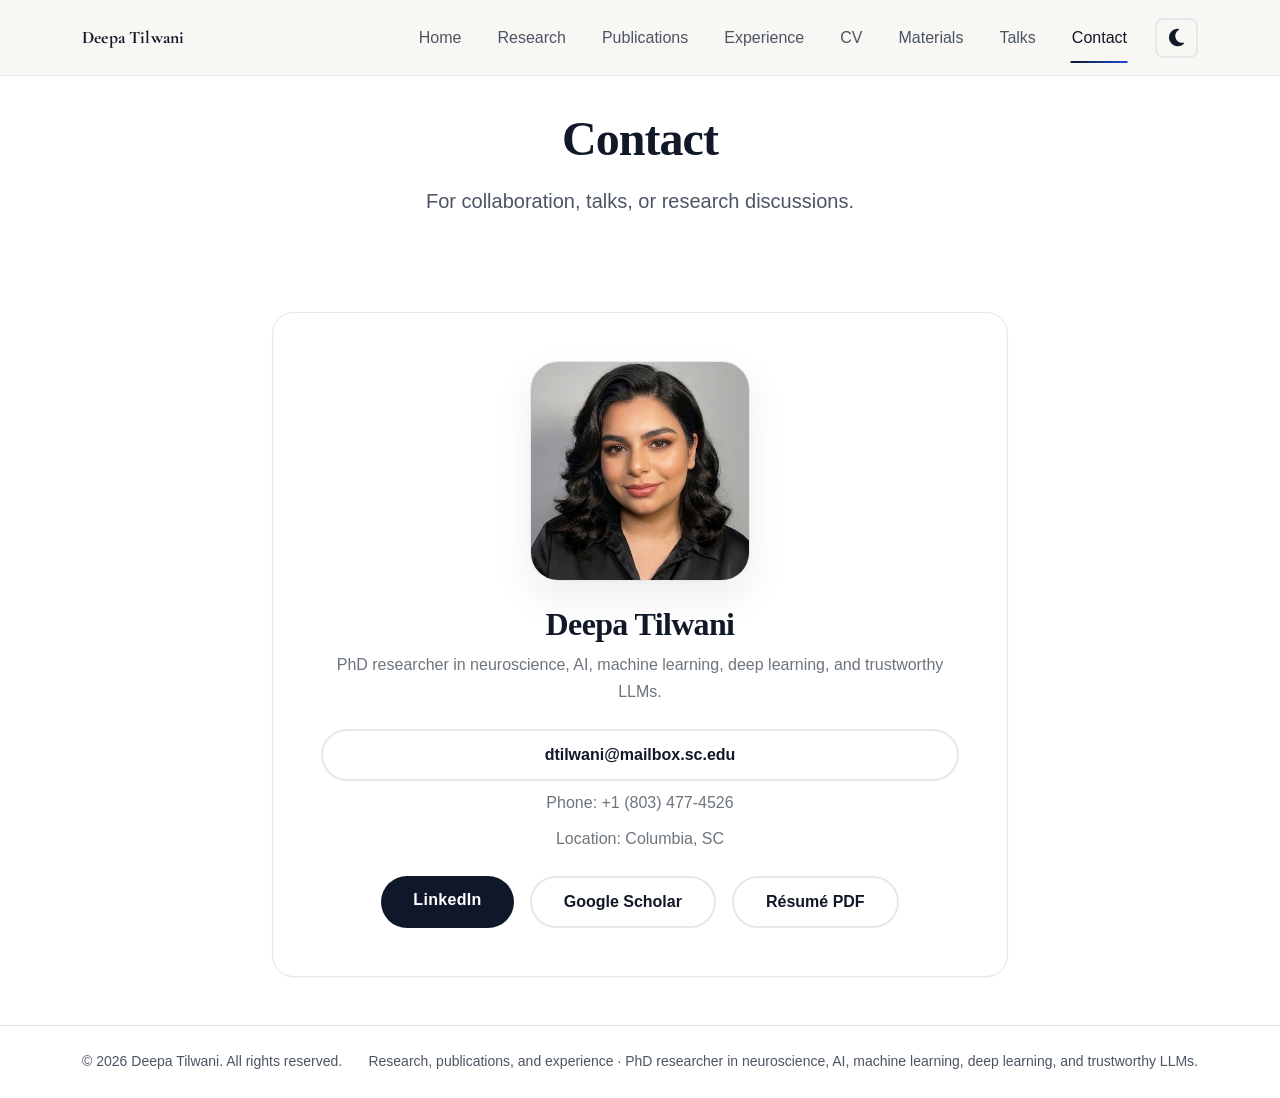
==== contact.html @ 9e3d3443 "update publication page" ====
<!DOCTYPE html>
<html lang="en">
<head>
<title>Contact | Deepa Tilwani</title>
<meta charset="UTF-8" />
<meta name="viewport" content="width=device-width, initial-scale=1.0" />
<link rel="preconnect" href="https://fonts.googleapis.com">
<link rel="preconnect" href="https://fonts.gstatic.com" crossorigin>
<link href="https://fonts.googleapis.com/css2?family=Cormorant+Garamond:wght@600;700&family=Manrope:wght@400;500;600;700;800&display=swap" rel="stylesheet">
<link href="https://cdn.jsdelivr.net/npm/bootstrap@5.3.2/dist/css/bootstrap.min.css" rel="stylesheet" />
<link rel="stylesheet" href="https://cdnjs.cloudflare.com/ajax/libs/font-awesome/6.5.0/css/all.min.css" />
<link rel="stylesheet" href="css/style.css?v=20260407" />
<link rel="stylesheet" href="css/research.css?v=20260407" />
<script src="assets/site-data.js?v=20260407"></script>
</head>
<body data-page="contact">

<nav class="navbar navbar-expand-lg fixed-top">
  <div class="container">
    <a class="navbar-brand fw-bold" href="index.html" data-site-name>Deepa Tilwani</a>
    <button class="navbar-toggler" type="button" data-bs-toggle="collapse" data-bs-target="#navbarNav" aria-controls="navbarNav" aria-expanded="false" aria-label="Toggle navigation">
      <span class="navbar-toggler-icon"></span>
    </button>
    <div class="collapse navbar-collapse" id="navbarNav">
      <ul class="navbar-nav ms-auto align-items-lg-center gap-lg-1">
        <li class="nav-item"><a class="nav-link " href="index.html">Home</a></li>
        <li class="nav-item"><a class="nav-link " href="research.html">Research</a></li>
        <li class="nav-item"><a class="nav-link " href="publications.html">Publications</a></li>
        <li class="nav-item"><a class="nav-link " href="experience.html">Experience</a></li>
        <li class="nav-item"><a class="nav-link " href="cv.html">CV</a></li>
        <li class="nav-item"><a class="nav-link " href="materials.html">Materials</a></li>
        <li class="nav-item"><a class="nav-link " href="talks.html">Talks</a></li>
        <li class="nav-item"><a class="nav-link active" href="contact.html">Contact</a></li>
        <li class="nav-item d-flex align-items-center ms-lg-2"><button id="darkModeToggle" class="btn btn-outline-accent btn-sm" type="button" aria-label="Toggle dark mode"><i class="fas fa-moon"></i></button></li>
      </ul>
    </div>
  </div>
</nav>

<section class="page-header">
  <div class="container text-center">
    <h1 class="display-5 fw-bold mb-3">Contact</h1>
    <p class="lead">For collaboration, talks, or research discussions.</p>
  </div>
</section>

<section class="py-5">
  <div class="container">
    <div class="row justify-content-center">
      <div class="col-lg-8">
        <div class="card-lite p-4 p-md-5 text-center">
          <img src="images/profile.png" alt="Deepa Tilwani" class="hero-photo mb-4 mx-auto" style="max-width:220px;" data-profile-image>
          <h2 class="section-title mb-2">Deepa Tilwani</h2>
          <p class="text-secondary mb-4" data-site-tagline>PhD researcher in neuroscience, AI, machine learning, deep learning, and trustworthy LLMs.</p>
          <div class="d-flex flex-column gap-2 mb-4">
            <a id="contact-email" class="btn btn-outline-accent" data-email-link></a>
            <span class="text-secondary">Phone: <span id="contact-phone"></span></span>
            <span class="text-secondary">Location: <span id="contact-location"></span></span>
          </div>
          <div class="d-flex justify-content-center gap-3 flex-wrap">
            <a class="btn btn-accent" data-linkedin-link target="_blank" rel="noopener">LinkedIn</a>
            <a class="btn btn-outline-accent" data-scholar-link target="_blank" rel="noopener">Google Scholar</a>
            <a class="btn btn-outline-accent" href="assets/Deepa_Tilwani_Resume.pdf" download>Résumé PDF</a>
          </div>
        </div>
      </div>
    </div>
  </div>
</section>


<div id="scrollTopBtn" aria-label="Scroll to top"><i class="fas fa-chevron-up"></i></div>
<footer class="py-4 border-top">
  <div class="container d-flex flex-column flex-md-row justify-content-between align-items-center gap-2">
    <small>&copy; <span id="year"></span> <span data-site-name>Deepa Tilwani</span>. All rights reserved.</small>
    <small class="footer-note">Research, publications, and experience · <span data-site-tagline>PhD researcher in neuroscience, AI, machine learning, deep learning, and trustworthy LLMs.</span></small>
  </div>
</footer>
<script src="https://cdn.jsdelivr.net/npm/bootstrap@5.3.2/dist/js/bootstrap.bundle.min.js"></script>
<script src="js/main.js?v=20260407"></script>

</body>
</html>
---- css/style.css ----
/*
 * Enhanced Portfolio Styles for Yash Saxena
 * A sophisticated, memorable design with bold typography and atmospheric depth
 */

/*
 * Color Palette & Theme System
 * 
 * This design uses a refined academic aesthetic with deep navy foundations,
 * warm accents, and sophisticated gradients that create depth and atmosphere.
 */
:root {
    /* Light theme - Sophisticated Academic */
    --bg-primary: #f5f1e8;
    --bg-section: #fffdf8;
    --bg-alternate: #efe7da;
    --card-bg: rgba(255, 253, 248, 0.9);
    --card-border: rgba(25, 58, 71, 0.12);
    --text-color: #17313f;
    --text-secondary: #50636e;
    --accent: #0f766e;
    --accent-2: #d97706;
    --accent-warm: #b45309;
    --navbar-bg: rgba(255, 253, 248, 0.84);
    --hero-gradient: linear-gradient(135deg, #0f766e 0%, #134e4a 55%, #d97706 100%);
    --shadow-sm: 0 10px 30px rgba(23, 49, 63, 0.06);
    --shadow-md: 0 20px 45px rgba(23, 49, 63, 0.1);
    --shadow-lg: 0 28px 60px rgba(23, 49, 63, 0.16);
    --timeline-line-color: #0f766e;
    --glow-accent: rgba(15, 118, 110, 0.18);
}

/* Dark theme - Midnight Scholar */
body.dark-mode {
    --bg-primary: #0b1a1f;
    --bg-section: #10242b;
    --bg-alternate: #0d2026;
    --card-bg: rgba(19, 38, 44, 0.88);
    --card-border: rgba(151, 206, 199, 0.15);
    --text-color: #edf6f4;
    --text-secondary: #b2c7c3;
    --accent: #5eead4;
    --accent-2: #fbbf24;
    --accent-warm: #f59e0b;
    --navbar-bg: rgba(11, 26, 31, 0.9);
    --hero-gradient: linear-gradient(135deg, #5eead4 0%, #0f766e 50%, #f59e0b 100%);
    --shadow-sm: 0 10px 30px rgba(0, 0, 0, 0.24);
    --shadow-md: 0 20px 45px rgba(0, 0, 0, 0.3);
    --shadow-lg: 0 28px 60px rgba(0, 0, 0, 0.38);
    --timeline-line-color: #5eead4;
    --glow-accent: rgba(94, 234, 212, 0.18);
}

/* Global Styles */
* {
    margin: 0;
    padding: 0;
    box-sizing: border-box;
}

body {
    font-family: 'Manrope', 'Segoe UI', sans-serif;
    color: var(--text-color);
    background-color: var(--bg-primary);
    scroll-behavior: smooth;
    line-height: 1.6;
    overflow-x: hidden;
}

/* Typography System */
h1, h2, h3, h4, h5, h6 {
    font-family: 'Cormorant Garamond', Georgia, serif;
    font-weight: 700;
    line-height: 1.2;
    letter-spacing: -0.02em;
}

h2 {
    font-size: 2.5rem;
    margin-bottom: 1rem;
    position: relative;
    display: inline-block;
}

h2::after {
    content: '';
    position: absolute;
    bottom: -8px;
    left: 0;
    width: 60px;
    height: 4px;
    background: var(--hero-gradient);
    border-radius: 2px;
}

code, .code {
    font-family: 'JetBrains Mono', monospace;
    background: var(--card-bg);
    padding: 0.2em 0.4em;
    border-radius: 4px;
    font-size: 0.9em;
}

/* Smooth Section Transitions */
section {
    position: relative;
    background-color: var(--bg-section);
    color: var(--text-color);
    transition: background-color 0.3s ease;
}

/* Alternate section backgrounds for better visual hierarchy */
section.bg-alternate {
    background-color: var(--bg-alternate) !important;
}

/* Utility Classes */
.text-accent {
    background: var(--hero-gradient);
    -webkit-background-clip: text;
    -webkit-text-fill-color: transparent;
    background-clip: text;
    font-weight: 600;
}

.bg-accent {
    background: var(--hero-gradient) !important;
    color: #fff !important;
}

/* Enhanced Buttons */
.btn-accent {
    background: var(--hero-gradient);
    color: #fff;
    border: none;
    padding: 0.75rem 2rem;
    font-weight: 600;
    letter-spacing: 0.02em;
    border-radius: 8px;
    transition: all 0.3s ease;
    box-shadow: 0 4px 12px var(--glow-accent);
    position: relative;
    overflow: hidden;
}

.btn-accent::before {
    content: '';
    position: absolute;
    top: 0;
    left: -100%;
    width: 100%;
    height: 100%;
    background: linear-gradient(90deg, transparent, rgba(255,255,255,0.2), transparent);
    transition: left 0.5s ease;
}

.btn-accent:hover::before {
    left: 100%;
}

.btn-accent:hover {
    transform: translateY(-2px);
    box-shadow: 0 6px 20px var(--glow-accent);
    color: #fff;
}

.btn-outline-accent {
    color: var(--accent);
    border: 2px solid var(--accent);
    background-color: transparent;
    padding: 0.75rem 2rem;
    font-weight: 600;
    border-radius: 8px;
    transition: all 0.3s ease;
}

.btn-outline-accent:hover {
    background: var(--hero-gradient);
    border-color: transparent;
    color: #fff;
    transform: translateY(-2px);
    box-shadow: 0 6px 20px var(--glow-accent);
}

/* Enhanced Navbar */
.navbar {
    background-color: var(--navbar-bg);
    backdrop-filter: blur(12px) saturate(180%);
    box-shadow: 0 2px 16px rgba(0, 0, 0, 0.08);
    padding: 1rem 0;
    transition: all 0.3s ease;
}

.navbar-brand {
    font-family: 'Cormorant Garamond', serif;
    font-weight: 800;
    font-size: 3rem;
    background: var(--hero-gradient);
    -webkit-background-clip: text;
    -webkit-text-fill-color: transparent;
    background-clip: text;
    letter-spacing: 0.01em;
    line-height: 1;
}

.navbar .nav-link {
    color: var(--text-color);
    margin: 0 0.5rem;
    font-weight: 500;
    transition: all 0.2s ease;
    position: relative;
}

.navbar .nav-link::after {
    content: '';
    position: absolute;
    bottom: -4px;
    left: 50%;
    width: 0;
    height: 2px;
    background: var(--hero-gradient);
    transition: all 0.3s ease;
    transform: translateX(-50%);
}

.navbar .nav-link:hover::after,
.navbar .nav-link.active::after {
    width: 80%;
}

.navbar .nav-link:hover,
.navbar .nav-link.active {
    color: var(--accent);
}

/* Hero Section - Bold & Memorable */
#hero {
    min-height: 100vh;
    display: flex;
    align-items: center;
    justify-content: center;
    position: relative;
    background: var(--bg-section);
    overflow: hidden;
}

/* Animated gradient background */
#hero::before {
    content: '';
    position: absolute;
    top: -50%;
    left: -50%;
    width: 200%;
    height: 200%;
    background: 
        radial-gradient(circle at 30% 50%, var(--glow-accent) 0%, transparent 50%),
        radial-gradient(circle at 70% 50%, rgba(124, 58, 237, 0.1) 0%, transparent 50%);
    animation: rotate 20s linear infinite;
    opacity: 0.6;
}

@keyframes rotate {
    0% { transform: rotate(0deg); }
    100% { transform: rotate(360deg); }
}

#hero .container {
    position: relative;
    z-index: 1;
    animation: fadeInUp 0.8s ease-out;
}

@keyframes fadeInUp {
    from {
        opacity: 0;
        transform: translateY(30px);
    }
    to {
        opacity: 1;
        transform: translateY(0);
    }
}

#hero h1 {
    font-size: 4rem;
    font-weight: 900;
    margin-bottom: 1rem;
    animation: fadeInUp 0.8s ease-out 0.2s both;
}

#hero .lead {
    font-size: 1.25rem;
    max-width: 700px;
    margin: 0 auto 2rem;
    color: var(--text-color);
    line-height: 1.8;
    animation: fadeInUp 0.8s ease-out 0.4s both;
    font-weight: 500;
}

#hero .btn {
    min-width: 180px;
    animation: fadeInUp 0.8s ease-out 0.6s both;
}

#hero .social-icons {
    animation: fadeInUp 0.8s ease-out 0.8s both;
}

#hero .social-icons a {
    color: var(--accent);
    margin: 0 0.75rem;
    transition: all 0.3s ease;
    display: inline-block;
}

#hero .social-icons a:hover {
    color: var(--accent-2);
    transform: translateY(-4px) scale(1.1);
}

/* Typed role effect */
#typed-role {
    font-family: 'JetBrains Mono', monospace;
    color: var(--accent);
    font-weight: 600;
    font-size: 1.5rem;
    min-height: 2rem;
    display: inline-block;
}

/* Profile Photo - Circular presentation */
.profile-photo {
    max-width: 100%;
    height: auto;
    border-radius: 50%;
    object-fit: cover;
    box-shadow: var(--shadow-lg);
    border: 6px solid var(--card-border);
    transition: all 0.3s ease;
    animation: fadeIn 0.8s ease-out;
    aspect-ratio: 1 / 1;
}

@keyframes fadeIn {
    from { opacity: 0; }
    to { opacity: 1; }
}

.profile-photo:hover {
    transform: scale(1.02) rotate(1deg);
    box-shadow: 0 12px 40px rgba(0, 0, 0, 0.15);
}

/* Stats Section - Eye-catching */
.stats-section {
    background: var(--bg-section);
    padding: 5rem 0;
    position: relative;
    overflow: hidden;
}

.stats-section::before {
    content: '';
    position: absolute;
    top: 0;
    left: 0;
    right: 0;
    height: 1px;
    background: linear-gradient(90deg, transparent, var(--accent), transparent);
}

.counter-card {
    background: var(--card-bg);
    border: 1px solid var(--card-border);
    border-radius: 16px;
    padding: 2.5rem 1.5rem;
    text-align: center;
    box-shadow: var(--shadow-md);
    transition: all 0.4s cubic-bezier(0.4, 0, 0.2, 1);
    position: relative;
    overflow: hidden;
}

.counter-card::before {
    content: '';
    position: absolute;
    top: 0;
    left: 0;
    width: 100%;
    height: 4px;
    background: var(--hero-gradient);
    transform: scaleX(0);
    transition: transform 0.4s ease;
}

.counter-card:hover::before {
    transform: scaleX(1);
}

.counter-card:hover {
    transform: translateY(-8px);
    box-shadow: var(--shadow-lg);
    border-color: var(--accent);
}

.counter-card .icon {
    font-size: 3rem;
    background: var(--hero-gradient);
    -webkit-background-clip: text;
    -webkit-text-fill-color: transparent;
    background-clip: text;
    margin-bottom: 1rem;
}

.counter-card .counter {
    font-size: 3.5rem;
    font-weight: 700;
    background: var(--hero-gradient);
    -webkit-background-clip: text;
    -webkit-text-fill-color: transparent;
    background-clip: text;
    font-family: 'Manrope', 'Segoe UI', sans-serif;
}

.counter-card p {
    margin: 0.5rem 0 0 0;
    color: var(--text-secondary);
    font-weight: 500;
    font-size: 1.1rem;
}

/* Research Focus Cards - Interactive & Memorable */
.focus-card {
    background: var(--card-bg);
    border: 1px solid var(--card-border);
    border-radius: 16px;
    padding: 2rem;
    text-align: center;
    transition: all 0.4s cubic-bezier(0.4, 0, 0.2, 1);
    position: relative;
    overflow: hidden;
    box-shadow: var(--shadow-sm);
}

.focus-card::before {
    content: '';
    position: absolute;
    top: 50%;
    left: 50%;
    width: 0;
    height: 0;
    background: radial-gradient(circle, var(--glow-accent) 0%, transparent 70%);
    transform: translate(-50%, -50%);
    transition: all 0.5s ease;
    border-radius: 50%;
}

.focus-card:hover::before {
    width: 300px;
    height: 300px;
}

.focus-card:hover {
    transform: translateY(-8px);
    box-shadow: var(--shadow-lg);
    border-color: var(--accent);
}

.focus-card .focus-icon {
    font-size: 2.5rem;
    margin-bottom: 1rem;
    background: var(--hero-gradient);
    -webkit-background-clip: text;
    -webkit-text-fill-color: transparent;
    background-clip: text;
    transition: transform 0.3s ease;
    position: relative;
    z-index: 1;
}

.focus-card:hover .focus-icon {
    transform: scale(1.1) rotate(5deg);
}

.focus-card h5 {
    font-weight: 700;
    color: var(--text-color);
    margin-bottom: 0.75rem;
    font-size: 1.25rem;
    position: relative;
    z-index: 1;
}

.focus-card p {
    color: var(--text-secondary);
    margin-bottom: 0;
    font-size: 0.95rem;
    line-height: 1.6;
    position: relative;
    z-index: 1;
}

/* Skills Cards - Clean & Professional */
.skills-card {
    background: var(--card-bg);
    border: 1px solid var(--card-border);
    border-radius: 12px;
    box-shadow: var(--shadow-sm);
    transition: all 0.3s ease;
}

.skills-card:hover {
    box-shadow: var(--shadow-md);
    transform: translateY(-4px);
}

.skills-card h5 {
    color: var(--accent);
    font-weight: 700;
    font-size: 1.2rem;
    margin-bottom: 1rem;
}

.skills-card ul li {
    margin-bottom: 0.5rem;
    position: relative;
    padding-left: 1.5rem;
    color: var(--text-secondary);
}

.skills-card ul li::before {
    content: '▸';
    position: absolute;
    left: 0;
    color: var(--accent);
    font-weight: bold;
}

/* Enhanced Timeline */
.timeline {
    position: relative;
    margin-top: 3rem;
}

.timeline::before {
    content: '';
    position: absolute;
    top: 0;
    bottom: 0;
    left: 1.2rem;
    width: 3px;
    background: linear-gradient(180deg, var(--accent), var(--accent-2));
    opacity: 0.3;
    border-radius: 2px;
}

.timeline-item {
    position: relative;
    margin-bottom: 3rem;
    padding-left: 3.5rem;
    animation: fadeInLeft 0.6s ease-out both;
}

@keyframes fadeInLeft {
    from {
        opacity: 0;
        transform: translateX(-20px);
    }
    to {
        opacity: 1;
        transform: translateX(0);
    }
}

.timeline-icon {
    position: absolute;
    left: 0;
    top: 0;
    background: var(--hero-gradient);
    color: #fff;
    width: 2.5rem;
    height: 2.5rem;
    border-radius: 50%;
    display: flex;
    align-items: center;
    justify-content: center;
    font-size: 1.1rem;
    box-shadow: 0 4px 12px var(--glow-accent);
    z-index: 1;
}

.timeline-content {
    background: var(--card-bg);
    border: 1px solid var(--card-border);
    border-radius: 12px;
    padding: 1.5rem;
    box-shadow: var(--shadow-sm);
    transition: all 0.3s ease;
}

.timeline-content:hover {
    box-shadow: var(--shadow-md);
    transform: translateX(8px);
}

.timeline-content h5 {
    color: var(--text-color);
    font-weight: 700;
    margin-bottom: 0.5rem;
}

.timeline-content .text-muted {
    color: var(--text-secondary) !important;
    font-size: 0.9rem;
    font-style: italic;
}

.timeline-content ul {
    padding-left: 1.5rem;
    margin-bottom: 0;
    margin-top: 1rem;
}

.timeline-content ul li {
    margin-bottom: 0.5rem;
    color: var(--text-secondary);
}

/* Publication & Presentation Cards - Editorial Style */
.publication-card,
.presentation-card {
    background: var(--card-bg);
    border: 1px solid var(--card-border);
    border-radius: 12px;
    box-shadow: var(--shadow-sm);
    transition: all 0.3s ease;
    position: relative;
    overflow: hidden;
}

.publication-card::before,
.presentation-card::before {
    content: '';
    position: absolute;
    top: 0;
    left: 0;
    width: 4px;
    height: 100%;
    background: var(--hero-gradient);
    transform: scaleY(0);
    transition: transform 0.3s ease;
}

.publication-card:hover::before,
.presentation-card:hover::before {
    transform: scaleY(1);
}

.publication-card:hover,
.presentation-card:hover {
    box-shadow: var(--shadow-md);
    transform: translateY(-4px);
}

.publication-card h5 a,
.publication-card h6 a,
.presentation-card h5 {
    color: var(--text-color);
    text-decoration: none;
    font-weight: 700;
    transition: color 0.2s ease;
}

.publication-card h5 a:hover,
.publication-card h6 a:hover {
    color: var(--accent);
}

.publication-card h6 {
    font-weight: 700;
    color: var(--accent);
    font-size: 1.1rem;
}

.publication-card .badge,
.presentation-card .badge {
    background: linear-gradient(135deg, var(--accent), var(--accent-2));
    color: white;
    padding: 0.35em 0.75em;
    border-radius: 6px;
    font-weight: 500;
    font-size: 0.8rem;
}

.publication-topic-groups {
    display: grid;
    gap: 1.5rem;
}

.publication-topic-group {
    --topic-accent: var(--accent);
    --topic-soft: var(--soft-accent);
    padding: 0 0 0 1.25rem;
    border-left: 3px solid var(--topic-accent);
}

.publication-topic-header {
    margin-bottom: 0.9rem;
}

.publication-topic-header h3 {
    margin: 0;
    color: var(--topic-accent);
    font-size: 0.9rem;
    font-weight: 700;
    letter-spacing: 0.14em;
    text-transform: uppercase;
}

.publication-list {
    margin: 0;
    padding: 0;
    list-style: none;
    display: grid;
    gap: 0.95rem;
}

.publication-citation {
    display: grid;
    gap: 0.2rem;
    color: var(--text-secondary);
    line-height: 1.55;
    font-size: 0.98rem;
}

.publication-list-item {
    padding-bottom: 0.95rem;
    border-bottom: 1px solid var(--card-border);
}

.publication-list-item:last-child {
    padding-bottom: 0;
    border-bottom: 0;
}

.publication-title {
    color: var(--text-color);
    font-weight: 700;
    font-size: 1.02rem;
}

.publication-title a {
    color: inherit;
    text-decoration: none;
    border-bottom: 1px solid transparent;
    transition: border-color 0.2s ease, color 0.2s ease;
}

.publication-title a:hover {
    color: var(--topic-accent);
    border-color: currentColor;
}

.publication-authors {
    color: var(--text-secondary);
}

.publication-meta {
    color: var(--text-secondary);
    font-style: italic;
    font-size: 0.95rem;
}

.publication-tag-row {
    display: flex;
    flex-wrap: wrap;
    gap: 0.45rem;
    margin-top: 0.5rem;
}

.publication-tag {
    display: inline-flex;
    align-items: center;
    padding: 0.2rem 0.6rem;
    border-radius: 999px;
    background: var(--topic-soft);
    color: var(--topic-accent);
    font-size: 0.78rem;
    font-weight: 600;
    letter-spacing: 0.02em;
}

.publication-topic-group[data-topic="signal-processing"] {
    --topic-accent: #0f766e;
    --topic-soft: rgba(15, 118, 110, 0.12);
}

.publication-topic-group[data-topic="healthcare"] {
    --topic-accent: #b45309;
    --topic-soft: rgba(180, 83, 9, 0.12);
}

.publication-topic-group[data-topic="explainability"] {
    --topic-accent: #7c3aed;
    --topic-soft: rgba(124, 58, 237, 0.12);
}

.publication-topic-group[data-topic="neuroimaging"] {
    --topic-accent: #2563eb;
    --topic-soft: rgba(37, 99, 235, 0.12);
}

.publication-topic-group[data-topic="brain-activity"] {
    --topic-accent: #9333ea;
    --topic-soft: rgba(147, 51, 234, 0.12);
}

.publication-topic-group[data-topic="affective-computing"] {
    --topic-accent: #db2777;
    --topic-soft: rgba(219, 39, 119, 0.12);
}

.publication-topic-group[data-topic="llm-evaluation"] {
    --topic-accent: #dc2626;
    --topic-soft: rgba(220, 38, 38, 0.12);
}

.publication-topic-group[data-topic="neurosymbolic-ai"] {
    --topic-accent: #4f46e5;
    --topic-soft: rgba(79, 70, 229, 0.12);
}

.publication-topic-group[data-topic="machine-learning"] {
    --topic-accent: #1d4ed8;
    --topic-soft: rgba(29, 78, 216, 0.12);
}

.materials-list-wrap {
    background: var(--card-bg);
    border: 1px solid var(--card-border);
    border-radius: 18px;
    box-shadow: var(--shadow-sm);
}

.materials-list {
    list-style: none;
    margin: 0;
    padding: 0;
}

.materials-list-item {
    display: flex;
    align-items: center;
    justify-content: space-between;
    gap: 1.5rem;
    padding: 1.25rem 1.5rem;
    border-bottom: 1px solid var(--card-border);
}

.materials-list-item:last-child {
    border-bottom: 0;
}

.materials-list-content {
    min-width: 0;
}

.materials-type {
    margin-bottom: 0.45rem;
    color: var(--accent);
    font-size: 0.78rem;
    font-weight: 700;
    letter-spacing: 0.14em;
    text-transform: uppercase;
}

.materials-title {
    font-size: 1.08rem;
}

.materials-actions {
    flex-shrink: 0;
}

.materials-actions-stack {
    display: flex;
    flex-direction: column;
    align-items: flex-end;
    gap: 0.65rem;
}

@media (max-width: 767.98px) {
    .materials-list-item {
        align-items: flex-start;
        flex-direction: column;
    }

    .materials-actions-stack {
        align-items: flex-start;
    }
}

/* Conference Badge Styling */
.conference-badge {
    display: inline-flex;
    align-items: center;
    gap: 0.5rem;
    padding: 0.5rem 1rem;
    background: linear-gradient(135deg, var(--accent), var(--accent-2));
    color: white;
    border-radius: 8px;
    font-weight: 600;
    font-size: 0.9rem;
    margin-bottom: 1rem;
    box-shadow: 0 2px 8px var(--glow-accent);
}

.conference-badge i {
    font-size: 1.1rem;
}

.conference-badge.under-review {
    background: linear-gradient(135deg, #f59e0b, #d97706);
    box-shadow: 0 2px 8px rgba(245, 158, 11, 0.3);
}

.conference-badge.in-preparation {
    background: linear-gradient(135deg, #6b7280, #4b5563);
    box-shadow: 0 2px 8px rgba(107, 114, 128, 0.3);
}

/* Awards Section */
.timeline-awards {
    list-style: none;
    padding: 0;
}

.timeline-awards li {
    position: relative;
    padding: 1.25rem 1.5rem 1.25rem 3.5rem;
    margin-bottom: 1.5rem;
    background: var(--card-bg);
    border: 1px solid var(--card-border);
    border-radius: 12px;
    box-shadow: var(--shadow-sm);
    transition: all 0.3s ease;
}

.timeline-awards li::before {
    content: '\f3c5';
    font-family: 'Font Awesome 6 Free';
    font-weight: 900;
    position: absolute;
    left: 1rem;
    top: 50%;
    transform: translateY(-50%);
    font-size: 1.5rem;
    background: var(--hero-gradient);
    -webkit-background-clip: text;
    -webkit-text-fill-color: transparent;
    background-clip: text;
}

.timeline-awards li:hover {
    transform: translateX(8px);
    box-shadow: var(--shadow-md);
}

.timeline-awards .badge {
    background: var(--hero-gradient);
    color: white;
    font-weight: 600;
    padding: 0.4em 0.8em;
    border-radius: 6px;
    margin-right: 0.75rem;
}

/* Modals - Enhanced */
.modal-content {
    background: var(--card-bg);
    border: 1px solid var(--card-border);
    border-radius: 16px;
    box-shadow: var(--shadow-lg);
}

.modal-header {
    border-bottom: 1px solid var(--card-border);
    background: var(--bg-section);
}

.modal-title {
    color: var(--accent);
    font-weight: 700;
}

.modal-body {
    color: var(--text-secondary);
    line-height: 1.8;
}

/* Scroll to Top Button - Stylish */
#scrollTopBtn {
    position: fixed;
    bottom: 2rem;
    right: 2rem;
    width: 3.5rem;
    height: 3.5rem;
    border-radius: 50%;
    background: var(--hero-gradient);
    color: #fff;
    display: none;
    align-items: center;
    justify-content: center;
    z-index: 9999;
    cursor: pointer;
    transition: all 0.3s ease;
    box-shadow: 0 4px 16px var(--glow-accent);
}

#scrollTopBtn.show {
    display: flex;
    animation: fadeInUp 0.3s ease-out;
}

#scrollTopBtn:hover {
    transform: translateY(-4px) scale(1.05);
    box-shadow: 0 6px 24px var(--glow-accent);
}

/* Footer */
footer {
    background: var(--bg-section);
    color: var(--text-secondary);
    border-top: 1px solid var(--card-border);
}

/* Dark Mode Toggle - Elegant */
#darkModeToggle {
    padding: 0.5rem 0.75rem;
    display: flex;
    align-items: center;
    justify-content: center;
    border-radius: 8px;
    transition: all 0.3s ease;
}

#darkModeToggle:hover {
    background: var(--glow-accent);
    transform: scale(1.05);
}

#darkModeToggle i {
    font-size: 1.25rem;
}

/* Responsive Design */
@media (max-width: 991.98px) {
    h1 { font-size: 3rem; }
    h2 { font-size: 2rem; }
    
    #hero {
        min-height: 80vh;
        padding-top: 5rem;
    }
    
    .timeline::before {
        left: 1rem;
    }
    
    .timeline-item {
        padding-left: 3rem;
    }
}

@media (max-width: 767.98px) {
    h1 { font-size: 2.5rem; }
    
    #hero .lead {
        font-size: 1.1rem;
    }
    
    .counter-card {
        margin-bottom: 1rem;
    }
    
    #scrollTopBtn {
        bottom: 1.5rem;
        right: 1.5rem;
        width: 3rem;
        height: 3rem;
    }
}

/* Accessibility */
@media (prefers-reduced-motion: reduce) {
    *,
    *::before,
    *::after {
        animation-duration: 0.01ms !important;
        animation-iteration-count: 1 !important;
        transition-duration: 0.01ms !important;
    }
}

/* Print Styles */
@media print {
    .navbar,
    #scrollTopBtn,
    #darkModeToggle {
        display: none !important;
    }
    
    body {
        background: white;
        color: black;
    }
}

/* Home Page */
.home-hero {
    padding: 7.5rem 0 3.5rem;
    background:
        radial-gradient(circle at top left, rgba(217, 119, 6, 0.08), transparent 28%),
        radial-gradient(circle at 85% 10%, rgba(15, 118, 110, 0.08), transparent 24%),
        linear-gradient(180deg, rgba(255, 253, 248, 0.98), rgba(239, 231, 218, 0.92));
}

body.dark-mode .home-hero {
    background:
        radial-gradient(circle at top left, rgba(245, 158, 11, 0.08), transparent 28%),
        radial-gradient(circle at 85% 10%, rgba(94, 234, 212, 0.08), transparent 24%),
        linear-gradient(180deg, rgba(16, 36, 43, 0.98), rgba(11, 26, 31, 0.98));
}

.eyebrow,
.hero-badge,
.hero-kicker {
    text-transform: uppercase;
    letter-spacing: 0.16em;
    font-size: 0.76rem;
    font-weight: 800;
}

.eyebrow {
    color: var(--accent);
}

.home-hero-card {
    display: grid;
    grid-template-columns: minmax(0, 1.2fr) minmax(280px, 0.8fr);
    gap: 2rem;
    align-items: start;
    padding: 2rem;
    border: 1px solid var(--card-border);
    border-radius: 32px;
    background: rgba(255, 253, 248, 0.82);
    box-shadow: var(--shadow-md);
    backdrop-filter: blur(12px);
}

body.dark-mode .home-hero-card {
    background: rgba(19, 38, 44, 0.84);
}

.home-hero-copy {
    max-width: 740px;
}

.home-title {
    font-size: clamp(2.2rem, 3vw, 3.2rem);
    line-height: 1.08;
    margin: 0.75rem 0 1rem;
    max-width: 10ch;
    text-wrap: balance;
}

.home-summary {
    max-width: 58ch;
    font-size: 1rem;
    line-height: 1.7;
    color: var(--text-secondary);
    margin-bottom: 0;
}

.hero-links,
.cta-links {
    display: flex;
    flex-wrap: wrap;
    gap: 0.9rem;
    margin-top: 2rem;
}

.home-meta {
    display: flex;
    flex-wrap: wrap;
    gap: 0.75rem;
    margin-top: 1rem;
}

.home-meta span {
    display: inline-flex;
    align-items: center;
    padding: 0.45rem 0.75rem;
    border-radius: 999px;
    background: rgba(15, 118, 110, 0.08);
    color: var(--text-secondary);
    font-size: 0.84rem;
    font-weight: 600;
}

body.dark-mode .home-meta span {
    background: rgba(94, 234, 212, 0.08);
}

.home-hero-side {
    display: grid;
    gap: 1rem;
}

.home-photo-frame,
.home-focus-card,
.spotlight-card,
.experience-snapshot,
.cta-card,
.award-item {
    border: 1px solid var(--card-border);
    background: var(--card-bg);
    box-shadow: var(--shadow-md);
    backdrop-filter: blur(14px);
    border-radius: 28px;
}

.home-photo-frame {
    padding: 1rem;
    display: flex;
    justify-content: center;
}

.home-photo {
    width: 100%;
    max-width: 250px;
    aspect-ratio: 4 / 5;
    object-fit: cover;
    border-radius: 20px;
    display: block;
    border: 1px solid var(--card-border);
}

.home-focus-card,
.spotlight-card,
.experience-snapshot,
.cta-card {
    padding: 1.35rem;
}

.home-focus-card h3,
.spotlight-card h3,
.cta-card h3 {
    font-size: 1.8rem;
    margin-bottom: 0.75rem;
}

.home-focus-card p,
.spotlight-card p,
.cta-card p {
    color: var(--text-secondary);
    margin-bottom: 0;
}

.home-stats-grid {
    display: grid;
    grid-template-columns: repeat(3, minmax(0, 1fr));
    gap: 1rem;
    margin-top: 1.25rem;
}

.home-stat-card {
    text-align: center;
    padding: 1.5rem 1rem;
    border: 1px solid var(--card-border);
    border-radius: 24px;
    background: var(--card-bg);
    box-shadow: var(--shadow-sm);
}

.home-stat-card .counter {
    font-size: 3rem;
    font-weight: 700;
    line-height: 1;
    margin-bottom: 0.5rem;
    font-family: 'Manrope', 'Segoe UI', sans-serif;
    color: var(--text-color);
}

.home-section-heading {
    display: flex;
    align-items: end;
    justify-content: space-between;
    gap: 1rem;
    margin-bottom: 2rem;
}

.section-title {
    display: block;
}

.section-title::after {
    display: none;
}

.signal-list {
    list-style: none;
    padding: 0;
    margin: 0;
}

.signal-list li {
    position: relative;
    padding-left: 1.35rem;
    color: var(--text-secondary);
    margin-bottom: 0.8rem;
}

.signal-list li:last-child {
    margin-bottom: 0;
}

.signal-list li::before {
    content: '';
    width: 0.55rem;
    height: 0.55rem;
    border-radius: 50%;
    background: var(--hero-gradient);
    position: absolute;
    left: 0;
    top: 0.55rem;
}

.experience-snapshot h5,
.award-item h5 {
    font-size: 1.45rem;
    margin-bottom: 0.3rem;
}

.award-stack {
    display: grid;
    gap: 1rem;
}

.award-item {
    border-radius: 22px;
    padding: 1.2rem 1.3rem;
    display: grid;
    grid-template-columns: 88px minmax(0, 1fr);
    gap: 1rem;
    align-items: start;
}

.award-year {
    display: inline-flex;
    align-items: center;
    justify-content: center;
    min-height: 3rem;
    padding: 0.75rem 0.9rem;
    border-radius: 18px;
    background: var(--hero-gradient);
    color: #fff;
    font-weight: 800;
}

.cta-card {
    background: linear-gradient(145deg, rgba(15, 118, 110, 0.12), rgba(217, 119, 6, 0.1));
}

body.dark-mode .cta-card {
    background: linear-gradient(145deg, rgba(94, 234, 212, 0.08), rgba(245, 158, 11, 0.08));
}

.publication-card,
.talk-card {
    padding: 1.4rem;
}

.publication-card h5,
.talk-card h5,
.focus-card h5 {
    font-size: 1.5rem;
}

@media (max-width: 991.98px) {
    .home-hero-card {
        grid-template-columns: 1fr;
    }

    .home-title {
        max-width: none;
    }

    .home-section-heading {
        align-items: start;
    }
}

@media (max-width: 767.98px) {
    .home-hero {
        padding-top: 6.5rem;
    }

    .home-hero-card,
    .home-focus-card,
    .spotlight-card,
    .experience-snapshot,
    .cta-card {
        border-radius: 22px;
        padding: 1.25rem;
    }

    .hero-links,
    .cta-links,
    .home-section-heading {
        flex-direction: column;
        align-items: stretch;
    }

    .home-stats-grid {
        grid-template-columns: 1fr;
    }

    .award-item {
        grid-template-columns: 1fr;
    }

    .home-title {
        font-size: clamp(2rem, 8vw, 2.5rem);
        line-height: 1.12;
    }

    .home-photo {
        max-width: 220px;
    }
}
---- css/research.css ----
:root {
  --bg-primary: #f8f7f4;
  --bg-section: #ffffff;
  --bg-alternate: #f3f4f6;
  --card-bg: #ffffff;
  --card-border: #e5e7eb;
  --text-color: #111827;
  --text-secondary: #4b5563;
  --accent: #0f172a;
  --accent-2: #1d4ed8;
  --accent-warm: #64748b;
  --navbar-bg: rgba(248, 247, 244, 0.92);
  --hero-gradient: linear-gradient(135deg, #0f172a 0%, #1d4ed8 100%);
  --shadow-sm: 0 1px 2px rgba(0,0,0,.04);
  --shadow-md: 0 8px 20px rgba(15,23,42,.06);
  --shadow-lg: 0 16px 40px rgba(15,23,42,.08);
  --timeline-line-color: #cbd5e1;
  --glow-accent: rgba(29,78,216,0.10);
}
body.dark-mode {
  --bg-primary: #0b1020;
  --bg-section: #0f172a;
  --bg-alternate: #111827;
  --card-bg: #0f172a;
  --card-border: #243043;
  --text-color: #e5e7eb;
  --text-secondary: #9ca3af;
  --accent: #e5e7eb;
  --accent-2: #60a5fa;
  --accent-warm: #94a3b8;
  --navbar-bg: rgba(11, 16, 32, 0.92);
  --hero-gradient: linear-gradient(135deg, #e5e7eb 0%, #60a5fa 100%);
  --shadow-sm: 0 1px 2px rgba(0,0,0,.2);
  --shadow-md: 0 8px 20px rgba(0,0,0,.25);
  --shadow-lg: 0 16px 40px rgba(0,0,0,.35);
  --timeline-line-color: #334155;
  --glow-accent: rgba(96,165,250,0.12);
}

body {
  font-family: Inter, -apple-system, BlinkMacSystemFont, "Segoe UI", sans-serif;
  background: var(--bg-primary);
  color: var(--text-color);
  line-height: 1.7;
}

h1, h2, h3, h4, h5, h6 {
  font-family: "Source Serif 4", Georgia, serif;
  letter-spacing: -0.02em;
  color: var(--text-color);
}

section { background: var(--bg-section); }
section.bg-alternate { background: var(--bg-alternate) !important; }

.navbar, .navbar.fixed-top {
  background: var(--navbar-bg) !important;
  backdrop-filter: blur(10px);
  border-bottom: 1px solid var(--card-border);
  box-shadow: none;
}
.navbar-brand {
  -webkit-text-fill-color: var(--text-color);
  background: none;
  font-size: 1.1rem;
}
.navbar .nav-link { color: var(--text-secondary); }
.navbar .nav-link.active, .navbar .nav-link:hover { color: var(--text-color); }

#hero {
  min-height: calc(100vh - 72px);
  padding-top: 88px;
  background: transparent;
}
#hero::before { display: none; }

.hero-shell {
  display: grid;
  grid-template-columns: minmax(220px, 280px) 1fr;
  gap: 2rem;
  align-items: center;
}
.hero-photo {
  width: 100%;
  aspect-ratio: 1 / 1;
  object-fit: cover;
  border-radius: 28px;
  border: 1px solid var(--card-border);
  box-shadow: var(--shadow-lg);
}
.hero-title { font-size: clamp(2.5rem, 5vw, 4.8rem); line-height: 1.02; margin-bottom: .75rem; }
.hero-subtitle { font-size: 1.15rem; color: var(--text-secondary); max-width: 60ch; }
.hero-links a { margin-right: .75rem; margin-bottom: .75rem; }
.social-icons a { color: var(--text-secondary); margin-right: .95rem; }
.social-icons a:hover { color: var(--accent-2); }

.card-lite, .publication-card, .focus-card, .counter-card, .timeline-content, .talk-card, .metric-card {
  background: var(--card-bg);
  border: 1px solid var(--card-border) !important;
  border-radius: 22px !important;
  box-shadow: var(--shadow-sm);
}

.focus-card, .publication-card, .talk-card, .metric-card, .counter-card { padding: 1.3rem; }
.focus-card h5, .publication-card h5, .talk-card h5 { margin-bottom: .5rem; }

.badge, .conference-badge span, .chip {
  background: #e8edf5 !important;
  color: #334155 !important;
  border: 1px solid #dbe3ef;
  font-weight: 500;
}
body.dark-mode .badge, body.dark-mode .conference-badge span, body.dark-mode .chip {
  background: #172036 !important;
  color: #cbd5e1 !important;
  border-color: #22304a;
}

.btn-accent {
  background: var(--accent);
  color: #fff;
  border-radius: 999px;
  box-shadow: none;
}
.btn-accent:hover, .btn-outline-accent:hover { transform: translateY(-1px); }
.btn-outline-accent {
  border-radius: 999px;
  border-color: var(--card-border);
  color: var(--text-color);
}

.stats-section .counter-card .counter { font-size: 2.3rem; font-weight: 700; }

.page-header { padding-top: 110px; padding-bottom: 30px; }
.page-header p { color: var(--text-secondary); max-width: 70ch; margin-left: auto; margin-right: auto; }

.section-title {
  font-size: 2rem;
  margin-bottom: 1.2rem;
}
.section-title::after { display:none; }

.list-tight li { margin-bottom: .65rem; }
.timeline { position: relative; }
.timeline::before { background: var(--timeline-line-color); }
.timeline-item { margin-bottom: 1.25rem; }
.timeline-content ul { margin-bottom: 0; }

.footer-note { color: var(--text-secondary); }

@media (max-width: 992px) {
  .hero-shell { grid-template-columns: 1fr; }
  .hero-photo { max-width: 300px; margin-inline: auto; }
}
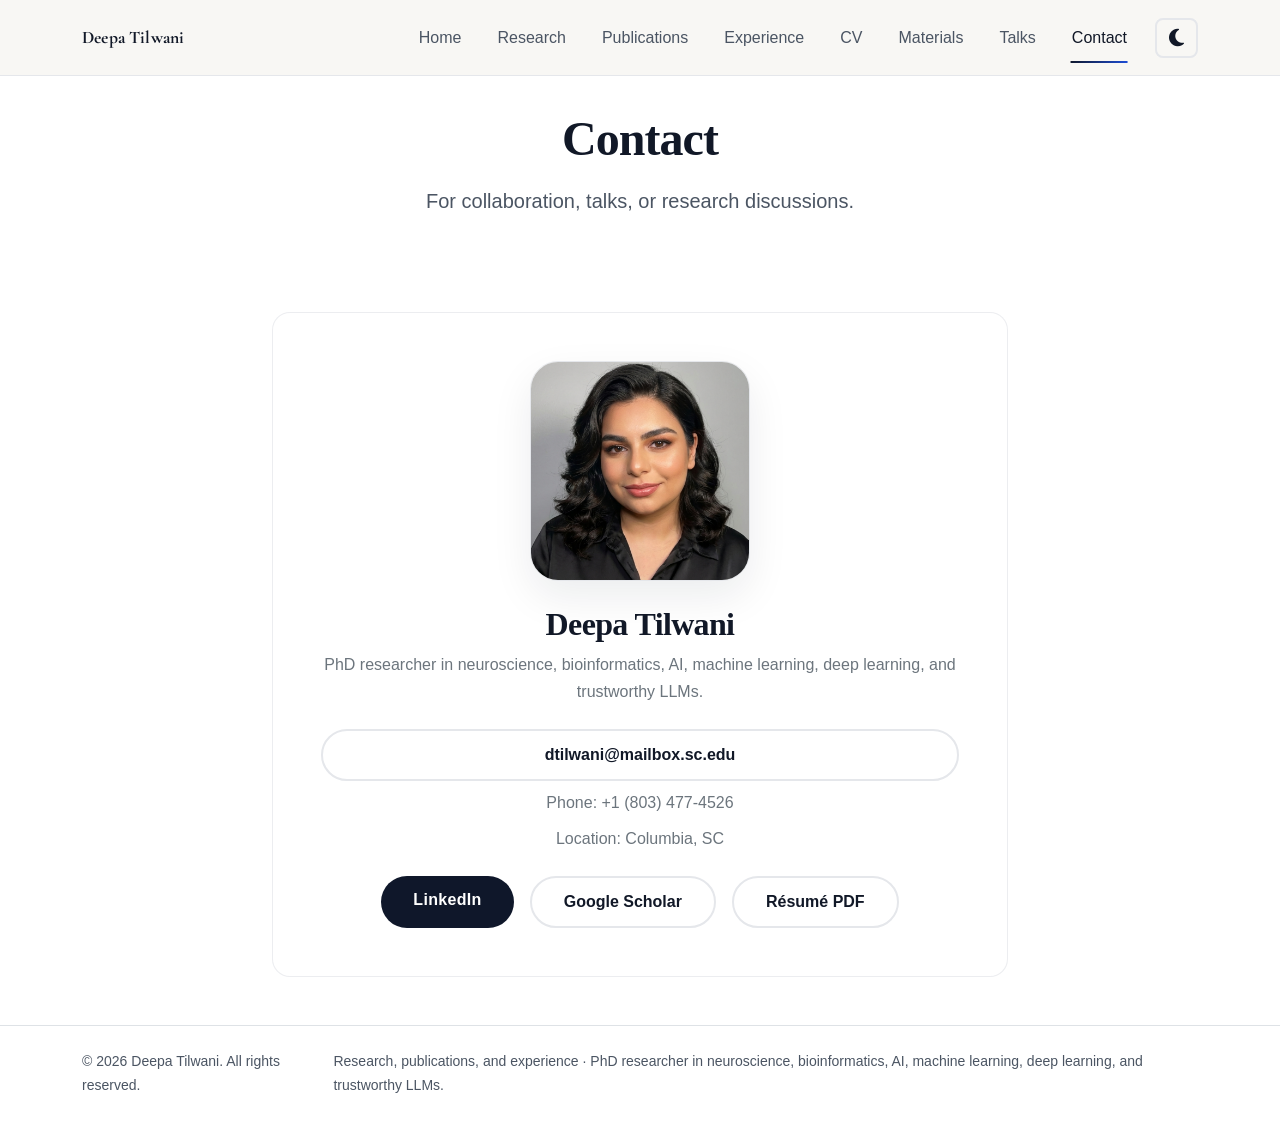
==== commit 5491e7c3: "change" ====
--- a/contact.html
+++ b/contact.html
@@ -9,9 +9,9 @@
 <link href="https://fonts.googleapis.com/css2?family=Cormorant+Garamond:wght@600;700&family=Manrope:wght@400;500;600;700;800&display=swap" rel="stylesheet">
 <link href="https://cdn.jsdelivr.net/npm/bootstrap@5.3.2/dist/css/bootstrap.min.css" rel="stylesheet" />
 <link rel="stylesheet" href="https://cdnjs.cloudflare.com/ajax/libs/font-awesome/6.5.0/css/all.min.css" />
-<link rel="stylesheet" href="css/style.css?v=20260407" />
-<link rel="stylesheet" href="css/research.css?v=20260407" />
-<script src="assets/site-data.js?v=20260407"></script>
+<link rel="stylesheet" href="css/style.css?v=20260408" />
+<link rel="stylesheet" href="css/research.css?v=20260408" />
+<script src="assets/site-data.js?v=20260408"></script>
 </head>
 <body data-page="contact">
 
@@ -77,7 +77,7 @@
   </div>
 </footer>
 <script src="https://cdn.jsdelivr.net/npm/bootstrap@5.3.2/dist/js/bootstrap.bundle.min.js"></script>
-<script src="js/main.js?v=20260407"></script>
+<script src="js/main.js?v=20260408"></script>
 
 </body>
 </html>
--- a/css/style.css
+++ b/css/style.css
@@ -371,13 +371,13 @@
 }
 
 .counter-card {
-    background: var(--card-bg);
-    border: 1px solid var(--card-border);
-    border-radius: 16px;
+    background: color-mix(in srgb, var(--card-bg) 78%, transparent);
+    border: 1px solid color-mix(in srgb, var(--card-border) 72%, transparent);
+    border-radius: 14px;
     padding: 2.5rem 1.5rem;
     text-align: center;
-    box-shadow: var(--shadow-md);
-    transition: all 0.4s cubic-bezier(0.4, 0, 0.2, 1);
+    box-shadow: none;
+    transition: border-color 0.25s ease, background 0.25s ease;
     position: relative;
     overflow: hidden;
 }
@@ -399,9 +399,7 @@
 }
 
 .counter-card:hover {
-    transform: translateY(-8px);
-    box-shadow: var(--shadow-lg);
-    border-color: var(--accent);
+    border-color: color-mix(in srgb, var(--accent) 28%, var(--card-border));
 }
 
 .counter-card .icon {
@@ -432,15 +430,15 @@
 
 /* Research Focus Cards - Interactive & Memorable */
 .focus-card {
-    background: var(--card-bg);
-    border: 1px solid var(--card-border);
+    background: color-mix(in srgb, var(--card-bg) 76%, transparent);
+    border: 1px solid color-mix(in srgb, var(--card-border) 72%, transparent);
     border-radius: 16px;
     padding: 2rem;
     text-align: center;
-    transition: all 0.4s cubic-bezier(0.4, 0, 0.2, 1);
+    transition: border-color 0.25s ease, background 0.25s ease;
     position: relative;
     overflow: hidden;
-    box-shadow: var(--shadow-sm);
+    box-shadow: none;
 }
 
 .focus-card::before {
@@ -462,9 +460,7 @@
 }
 
 .focus-card:hover {
-    transform: translateY(-8px);
-    box-shadow: var(--shadow-lg);
-    border-color: var(--accent);
+    border-color: color-mix(in srgb, var(--accent) 28%, var(--card-border));
 }
 
 .focus-card .focus-icon {
@@ -630,11 +626,11 @@
 /* Publication & Presentation Cards - Editorial Style */
 .publication-card,
 .presentation-card {
-    background: var(--card-bg);
-    border: 1px solid var(--card-border);
+    background: color-mix(in srgb, var(--card-bg) 78%, transparent);
+    border: 1px solid color-mix(in srgb, var(--card-border) 72%, transparent);
     border-radius: 12px;
-    box-shadow: var(--shadow-sm);
-    transition: all 0.3s ease;
+    box-shadow: none;
+    transition: border-color 0.25s ease, background 0.25s ease;
     position: relative;
     overflow: hidden;
 }
@@ -659,8 +655,7 @@
 
 .publication-card:hover,
 .presentation-card:hover {
-    box-shadow: var(--shadow-md);
-    transform: translateY(-4px);
+    border-color: color-mix(in srgb, var(--accent) 28%, var(--card-border));
 }
 
 .publication-card h5 a,
@@ -899,6 +894,77 @@
     .materials-actions-stack {
         align-items: flex-start;
     }
+}
+
+.news-stack {
+    display: block;
+}
+
+.news-meta {
+    margin-bottom: 0.45rem;
+    color: var(--text-secondary);
+    font-size: 0.82rem;
+    font-weight: 700;
+    letter-spacing: 0.08em;
+    text-transform: uppercase;
+}
+
+.coming-soon-label {
+    margin-bottom: 0.45rem;
+    color: var(--accent);
+    font-size: 0.82rem;
+    font-weight: 700;
+    letter-spacing: 0.12em;
+    text-transform: uppercase;
+}
+
+.blog-stack {
+    display: block;
+}
+
+.content-list {
+    list-style: none;
+    margin: 0;
+    padding: 0;
+}
+
+.content-list-item {
+    padding: 0 0 1.35rem;
+    margin: 0 0 1.35rem;
+    border-bottom: 1px solid var(--card-border);
+}
+
+.content-list-item:last-child {
+    padding-bottom: 0;
+    margin-bottom: 0;
+    border-bottom: 0;
+}
+
+.content-list-title {
+    margin: 0 0 0.45rem;
+    font-size: 1.18rem;
+    line-height: 1.35;
+}
+
+.content-list-summary {
+    margin-bottom: 0.7rem;
+    max-width: 70ch;
+}
+
+.content-list-link {
+    color: var(--accent);
+    font-weight: 700;
+    text-decoration: underline;
+    text-underline-offset: 0.18em;
+}
+
+.content-list-link:hover,
+.content-list-link:focus-visible {
+    color: var(--accent-2);
+}
+
+.content-list-empty {
+    padding: 0.25rem 0 0;
 }
 
 /* Conference Badge Styling */
@@ -1198,6 +1264,34 @@
     margin-top: 1rem;
 }
 
+.hero-profile-links {
+    display: flex;
+    flex-wrap: wrap;
+    gap: 0.9rem;
+    margin-top: 1rem;
+}
+
+.hero-profile-link {
+    display: inline-flex;
+    align-items: center;
+    padding: 0.55rem 0.95rem;
+    border: 1px solid color-mix(in srgb, var(--accent) 22%, transparent);
+    border-radius: 999px;
+    background: color-mix(in srgb, var(--soft-accent) 78%, white);
+    color: var(--accent);
+    font-size: 0.92rem;
+    font-weight: 700;
+    text-decoration: none;
+    transition: transform 0.2s ease, color 0.2s ease, border-color 0.2s ease, background 0.2s ease;
+}
+
+.hero-profile-link:hover {
+    color: var(--accent-2);
+    border-color: color-mix(in srgb, var(--accent-2) 28%, transparent);
+    background: color-mix(in srgb, var(--soft-accent) 92%, white);
+    transform: translateY(-1px);
+}
+
 .home-meta span {
     display: inline-flex;
     align-items: center;
@@ -1224,11 +1318,11 @@
 .experience-snapshot,
 .cta-card,
 .award-item {
-    border: 1px solid var(--card-border);
-    background: var(--card-bg);
-    box-shadow: var(--shadow-md);
-    backdrop-filter: blur(14px);
-    border-radius: 28px;
+    border: 1px solid color-mix(in srgb, var(--card-border) 72%, transparent);
+    background: color-mix(in srgb, var(--card-bg) 78%, transparent);
+    box-shadow: none;
+    backdrop-filter: blur(10px);
+    border-radius: 22px;
 }
 
 .home-photo-frame {
@@ -1278,10 +1372,10 @@
 .home-stat-card {
     text-align: center;
     padding: 1.5rem 1rem;
-    border: 1px solid var(--card-border);
-    border-radius: 24px;
-    background: var(--card-bg);
-    box-shadow: var(--shadow-sm);
+    border: 1px solid color-mix(in srgb, var(--card-border) 72%, transparent);
+    border-radius: 18px;
+    background: color-mix(in srgb, var(--card-bg) 80%, transparent);
+    box-shadow: none;
 }
 
 .home-stat-card .counter {
@@ -1337,44 +1431,111 @@
     top: 0.55rem;
 }
 
-.experience-snapshot h5,
-.award-item h5 {
+.organized-list {
+    display: grid;
+    gap: 1.2rem;
+}
+
+.organized-item {
+    padding-bottom: 1.2rem;
+    border-bottom: 1px solid var(--card-border);
+}
+
+.organized-item:last-child {
+    padding-bottom: 0;
+    border-bottom: 0;
+}
+
+.section-panel {
+    padding: 0 0 1.2rem;
+    border-bottom: 1px solid var(--card-border);
+}
+
+.section-panel:last-child {
+    padding-bottom: 0;
+    border-bottom: 0;
+}
+
+.section-panel h5 {
+    font-size: 1.05rem;
+}
+
+.experience-snapshot h5 {
     font-size: 1.45rem;
     margin-bottom: 0.3rem;
 }
 
 .award-stack {
+    display: block;
+}
+
+.award-list {
+    list-style: none;
+    margin: 0;
+    padding: 0;
+}
+
+.award-item {
+    background: transparent;
+    border: 0;
+    border-radius: 0;
+    box-shadow: none;
+    backdrop-filter: none;
+    padding: 0 0 1.1rem;
+    margin: 0 0 1.1rem;
     display: grid;
-    gap: 1rem;
-}
-
-.award-item {
-    border-radius: 22px;
-    padding: 1.2rem 1.3rem;
-    display: grid;
-    grid-template-columns: 88px minmax(0, 1fr);
-    gap: 1rem;
+    grid-template-columns: 72px minmax(0, 1fr);
+    gap: 0.9rem;
     align-items: start;
+    border-bottom: 1px solid var(--card-border);
+}
+
+.award-item:last-child {
+    padding-bottom: 0;
+    margin-bottom: 0;
+    border-bottom: 0;
+}
+
+.award-item-hidden {
+    display: none;
 }
 
 .award-year {
-    display: inline-flex;
-    align-items: center;
-    justify-content: center;
-    min-height: 3rem;
-    padding: 0.75rem 0.9rem;
-    border-radius: 18px;
-    background: var(--hero-gradient);
-    color: #fff;
+    display: inline-block;
+    padding-top: 0.1rem;
+    color: var(--accent);
     font-weight: 800;
+    letter-spacing: 0.04em;
+}
+
+.award-title {
+    margin: 0 0 0.2rem;
+    font-size: 1.05rem;
+    line-height: 1.35;
+}
+
+.award-toggle-link {
+    margin-top: 0.85rem;
+    padding: 0;
+    border: 0;
+    background: transparent;
+    color: var(--accent);
+    font-weight: 700;
+    text-decoration: underline;
+    text-underline-offset: 0.18em;
+}
+
+.award-toggle-link:hover,
+.award-toggle-link:focus-visible {
+    color: var(--accent-2);
 }
 
 .cta-card {
-    background: linear-gradient(145deg, rgba(15, 118, 110, 0.12), rgba(217, 119, 6, 0.1));
+    background: color-mix(in srgb, var(--card-bg) 76%, transparent);
 }
 
 body.dark-mode .cta-card {
-    background: linear-gradient(145deg, rgba(94, 234, 212, 0.08), rgba(245, 158, 11, 0.08));
+    background: color-mix(in srgb, var(--card-bg) 72%, transparent);
 }
 
 .publication-card,
--- a/css/research.css
+++ b/css/research.css
@@ -95,10 +95,10 @@
 .social-icons a:hover { color: var(--accent-2); }
 
 .card-lite, .publication-card, .focus-card, .counter-card, .timeline-content, .talk-card, .metric-card {
-  background: var(--card-bg);
-  border: 1px solid var(--card-border) !important;
-  border-radius: 22px !important;
-  box-shadow: var(--shadow-sm);
+  background: color-mix(in srgb, var(--card-bg) 72%, transparent);
+  border: 1px solid color-mix(in srgb, var(--card-border) 72%, transparent) !important;
+  border-radius: 18px !important;
+  box-shadow: none;
 }
 
 .focus-card, .publication-card, .talk-card, .metric-card, .counter-card { padding: 1.3rem; }
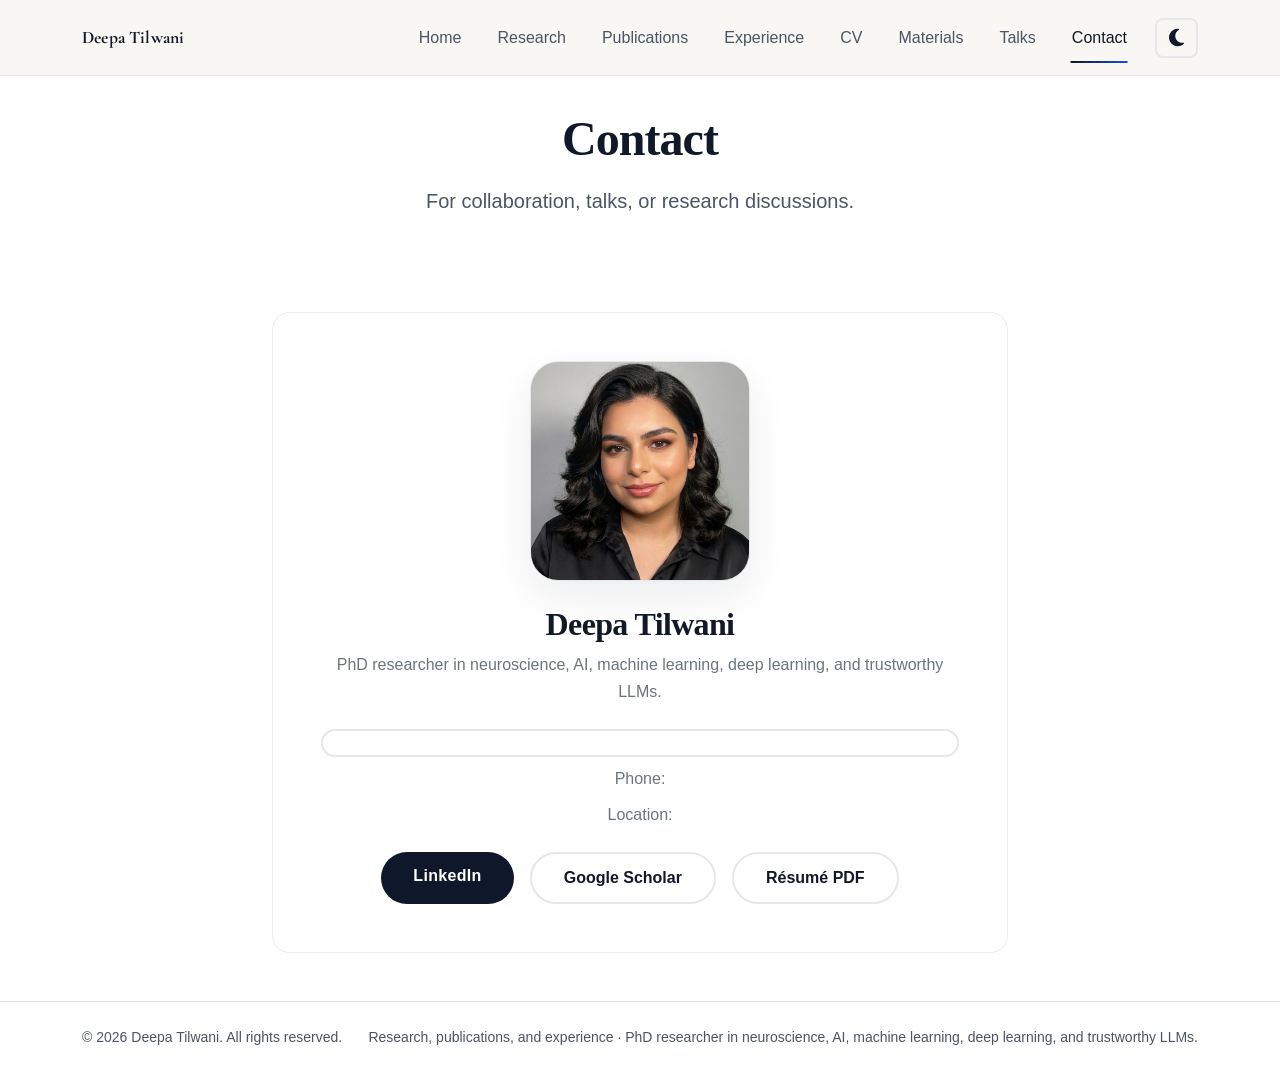
==== commit 2d1e7bd5: "updates" ====
--- a/contact.html
+++ b/contact.html
@@ -9,9 +9,9 @@
 <link href="https://fonts.googleapis.com/css2?family=Cormorant+Garamond:wght@600;700&family=Manrope:wght@400;500;600;700;800&display=swap" rel="stylesheet">
 <link href="https://cdn.jsdelivr.net/npm/bootstrap@5.3.2/dist/css/bootstrap.min.css" rel="stylesheet" />
 <link rel="stylesheet" href="https://cdnjs.cloudflare.com/ajax/libs/font-awesome/6.5.0/css/all.min.css" />
-<link rel="stylesheet" href="css/style.css?v=20260408" />
-<link rel="stylesheet" href="css/research.css?v=20260408" />
-<script src="assets/site-data.js?v=20260408"></script>
+<link rel="stylesheet" href="css/style.css?v=20260409" />
+<link rel="stylesheet" href="css/research.css?v=20260409" />
+<script src="assets/site-data.js?v=20260409"></script>
 </head>
 <body data-page="contact">
 
@@ -77,7 +77,7 @@
   </div>
 </footer>
 <script src="https://cdn.jsdelivr.net/npm/bootstrap@5.3.2/dist/js/bootstrap.bundle.min.js"></script>
-<script src="js/main.js?v=20260408"></script>
+<script src="js/main.js?v=20260409"></script>
 
 </body>
 </html>
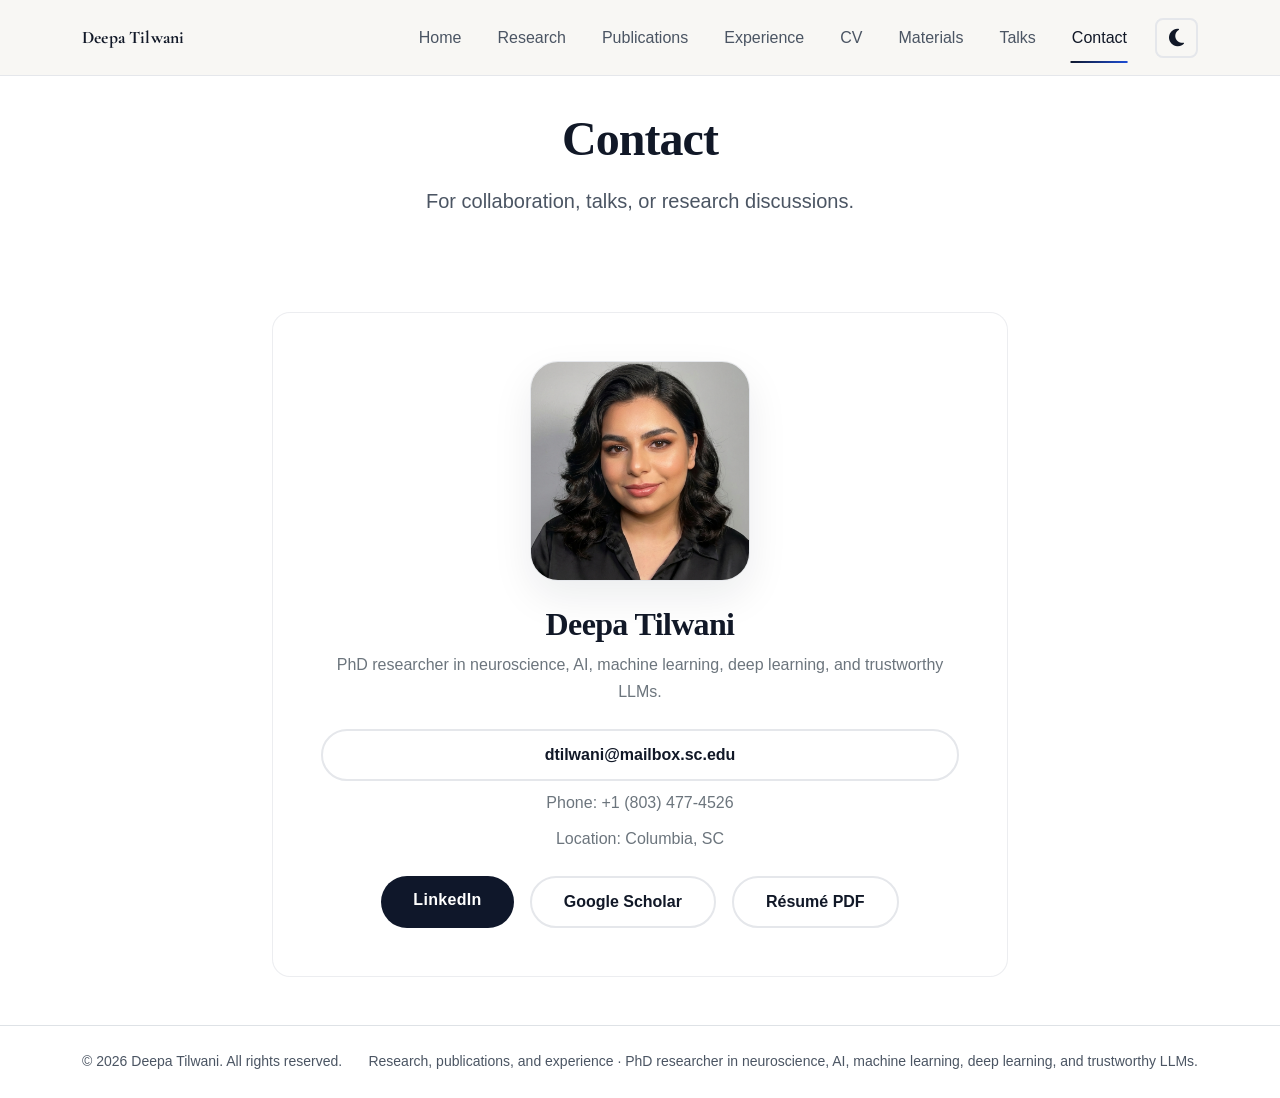
==== commit dcc3bb46: "uodate contact page" ====
--- a/contact.html
+++ b/contact.html
@@ -9,9 +9,9 @@
 <link href="https://fonts.googleapis.com/css2?family=Cormorant+Garamond:wght@600;700&family=Manrope:wght@400;500;600;700;800&display=swap" rel="stylesheet">
 <link href="https://cdn.jsdelivr.net/npm/bootstrap@5.3.2/dist/css/bootstrap.min.css" rel="stylesheet" />
 <link rel="stylesheet" href="https://cdnjs.cloudflare.com/ajax/libs/font-awesome/6.5.0/css/all.min.css" />
-<link rel="stylesheet" href="css/style.css?v=20260409" />
-<link rel="stylesheet" href="css/research.css?v=20260409" />
-<script src="assets/site-data.js?v=20260409"></script>
+<link rel="stylesheet" href="css/style.css?v=20260414" />
+<link rel="stylesheet" href="css/research.css?v=20260414" />
+<script src="assets/site-data.js?v=20260414"></script>
 </head>
 <body data-page="contact">
 
@@ -77,7 +77,7 @@
   </div>
 </footer>
 <script src="https://cdn.jsdelivr.net/npm/bootstrap@5.3.2/dist/js/bootstrap.bundle.min.js"></script>
-<script src="js/main.js?v=20260409"></script>
+<script src="js/main.js?v=20260414"></script>
 
 </body>
 </html>
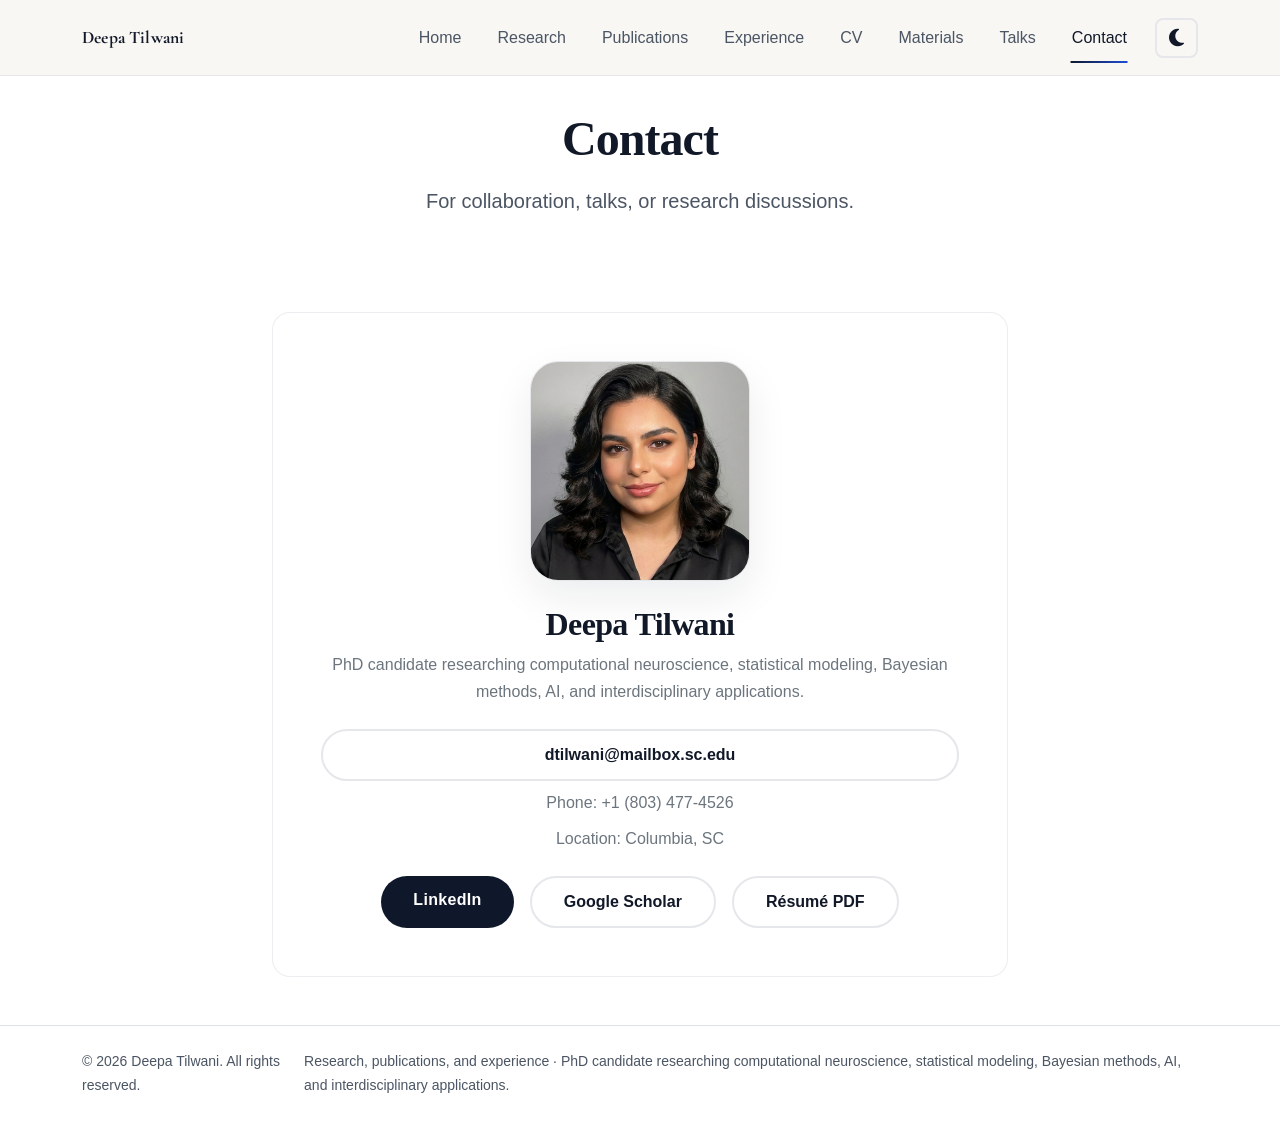
==== commit 200505bb: "updates - page defns" ====
--- a/contact.html
+++ b/contact.html
@@ -51,7 +51,7 @@
         <div class="card-lite p-4 p-md-5 text-center">
           <img src="images/profile.png" alt="Deepa Tilwani" class="hero-photo mb-4 mx-auto" style="max-width:220px;" data-profile-image>
           <h2 class="section-title mb-2">Deepa Tilwani</h2>
-          <p class="text-secondary mb-4" data-site-tagline>PhD researcher in neuroscience, AI, machine learning, deep learning, and trustworthy LLMs.</p>
+          <p class="text-secondary mb-4" data-site-tagline>PhD candidate researching computational neuroscience, statistical modeling, Bayesian methods, AI, and interdisciplinary applications.</p>
           <div class="d-flex flex-column gap-2 mb-4">
             <a id="contact-email" class="btn btn-outline-accent" data-email-link></a>
             <span class="text-secondary">Phone: <span id="contact-phone"></span></span>
@@ -73,7 +73,7 @@
 <footer class="py-4 border-top">
   <div class="container d-flex flex-column flex-md-row justify-content-between align-items-center gap-2">
     <small>&copy; <span id="year"></span> <span data-site-name>Deepa Tilwani</span>. All rights reserved.</small>
-    <small class="footer-note">Research, publications, and experience · <span data-site-tagline>PhD researcher in neuroscience, AI, machine learning, deep learning, and trustworthy LLMs.</span></small>
+    <small class="footer-note">Research, publications, and experience · <span data-site-tagline>PhD candidate researching computational neuroscience, statistical modeling, Bayesian methods, AI, and interdisciplinary applications.</span></small>
   </div>
 </footer>
 <script src="https://cdn.jsdelivr.net/npm/bootstrap@5.3.2/dist/js/bootstrap.bundle.min.js"></script>
